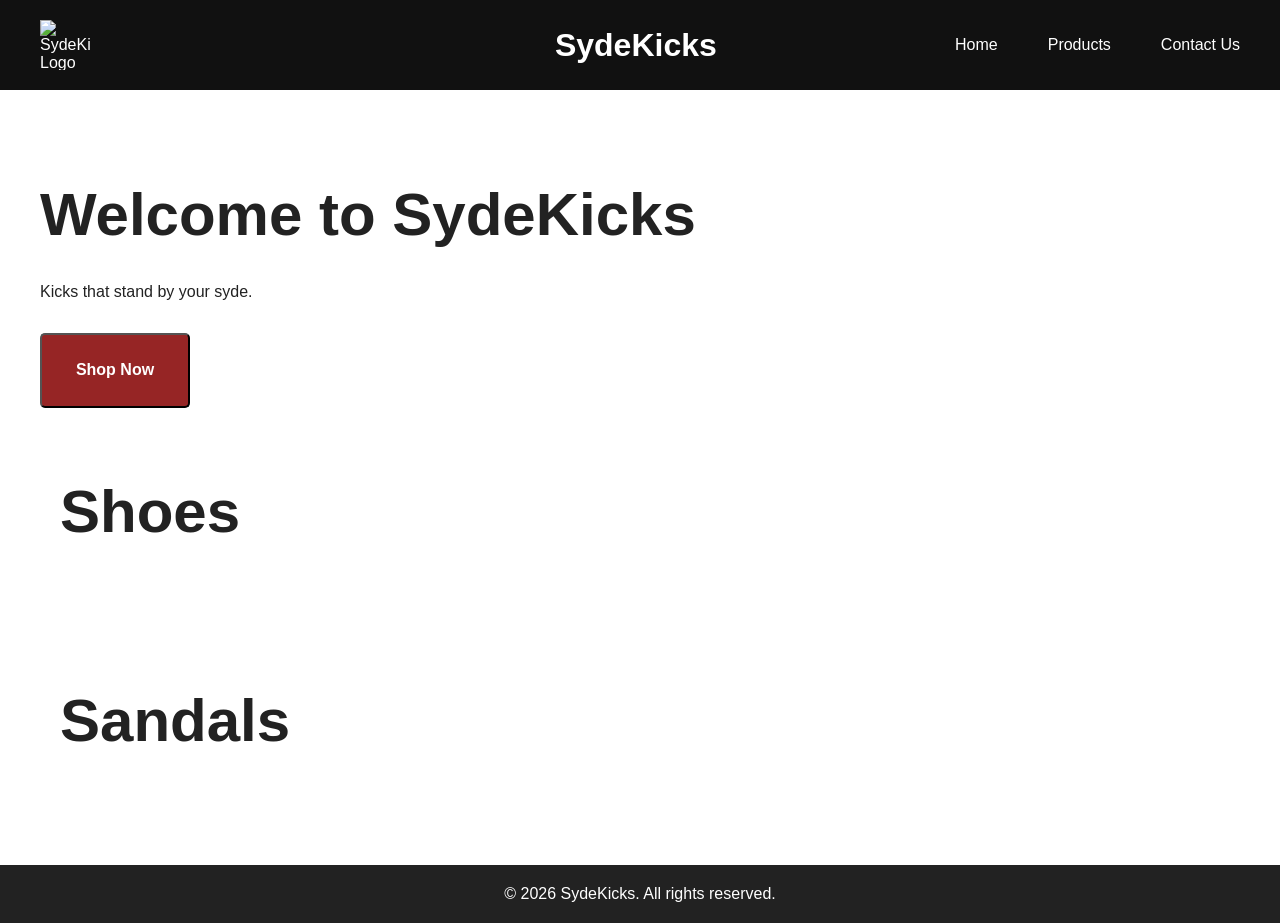
==== finalproject/index.html @ 44e4a0aa "Initial commit" ====
<!DOCTYPE html>
<html lang="en">

<head>
    <meta charset="UTF-8">
    <meta name="viewport" content="width=device-width, initial-scale=1.0">
    <title>SydeKicks</title>

    <link rel="stylesheet" href="style.css">
</head>

<body>
    <header class="top-container">
        <div class="logo">
            <img src="##" alt="SydeKicks Logo">
        </div>
        <h1>SydeKicks</h1>
        <nav>
            <ul>
                <li><a href="index.html">Home</a></li>
                <li><a href="products.html">Products</a></li>
                <li><a href="contact.html">Contact Us</a></li>
            </ul>
        </nav>
    </header>

    <main class="main-container">
        <h2>Welcome to SydeKicks</h2>
        <p>Kicks that stand by your syde.</p>
        <button><a href="products.html">Shop Now</a></button>
        
        <div container class="section-1">
            <h2>Shoes</h2>
        </div>

        <div container class="section-2">
            <h2>Sandals</h2>
    </main>

    <footer>
        &copy; 2026 SydeKicks. All rights reserved.
    </footer>
</body>

</html>
---- finalproject/style.css ----
body {
    margin: 0;
    font-family: Arial, sans-serif;
    background-color: #f7f7f7;
    color: #222;
    min-height: 100vh;
    display: flex;
    flex-direction: column;
}

header {
    background-color: #111;
    color: white;
    padding: 20px 40px;
    display: flex;
    justify-content: space-between;
    align-items: center;
}

h1 {
    display: grid;
    margin: 0px;
    transform: translateX(70%);
}

.logo {
    display: grid;
    align-items: center;
    gap: 12px;
}

.logo img {
    width: 50px;
    height: 50px;
}

nav ul {
    list-style: none;
    display: flex;
    gap: 50px;
    margin: 0;
    padding: 0;
}

nav a {
    color: white;
    text-decoration: none;
}

main {
    flex: 1;
    padding: 40px;
    background-color: white;
}

main h2 {
    font-size: 60px;
}

main p {
    margin-top: 0;
    transform: translateY(-90%);
}

button {
    display:  flex;
    width: 150px;
    height: 75px;
    background-color: #962525;
    border-radius:5px;
    justify-content: center;
    align-items: center;
    text-align: center;
}

button a {
    text-decoration: none;
    color: white;
    font-size: 16px;
    font-weight: bold;
}

.container {
    display: flex;
    justify-content: center;
    align-items: stretch;
    gap: 30px;
    flex-wrap: wrap;
    margin: 0 auto;
}

.section-1,
.section-2 {
    flex: 0 1 280px;
    padding: 20px;
}

footer {
    background-color: #222;
    color: white;
    padding: 20px 40px;
    text-align: center;
}
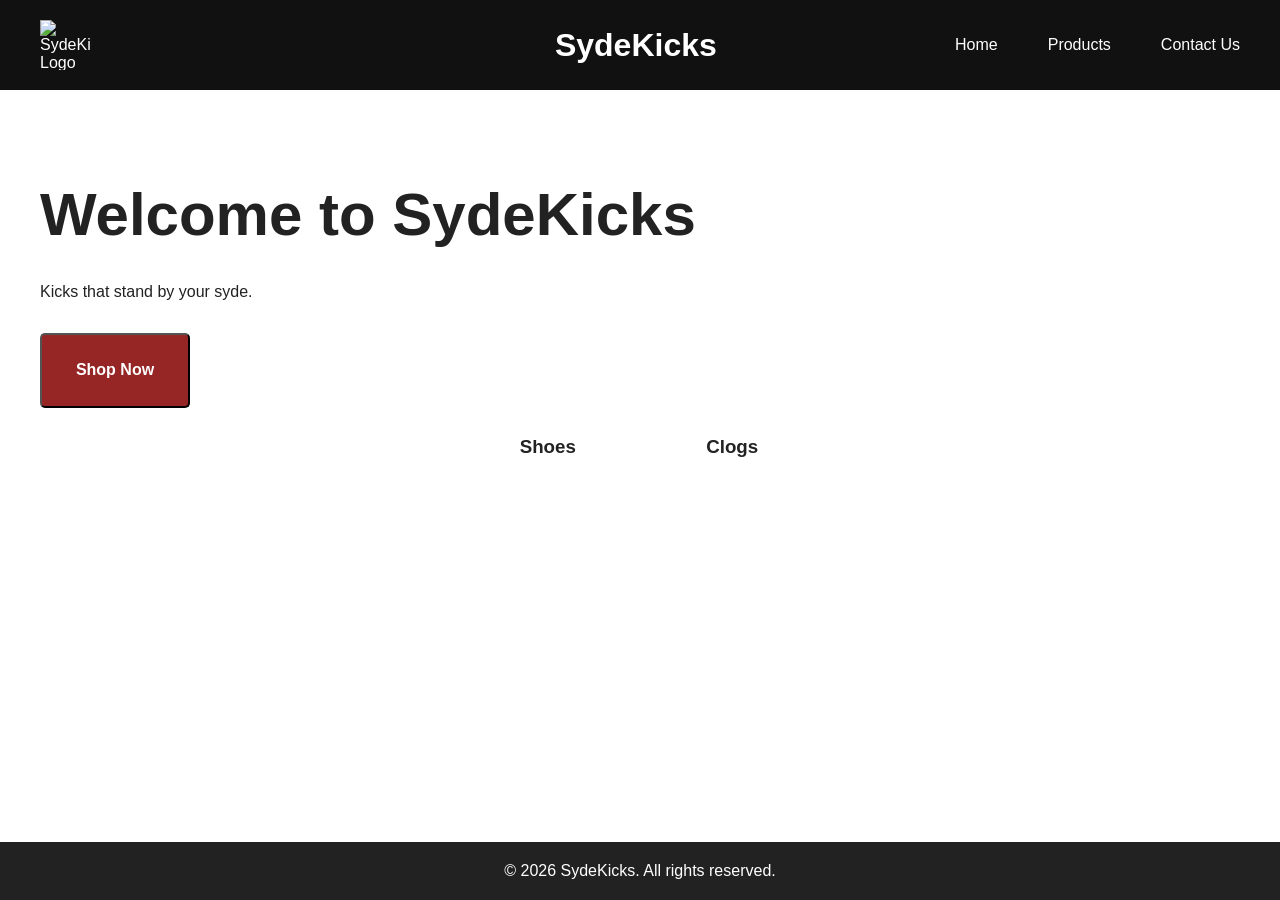
==== commit 70b18126: "Co-authored-by: nokatchi <nokatchi@users.noreply.github.com> Co-authored-by: jicastroo <jicastroo@us" ====
--- a/finalproject/index.html
+++ b/finalproject/index.html
@@ -29,12 +29,15 @@
         <p>Kicks that stand by your syde.</p>
         <button><a href="products.html">Shop Now</a></button>
         
-        <div container class="section-1">
-            <h2>Shoes</h2>
+        <div class="sections-row">
+        <div class="section-1">
+            <h3>Shoes</h3>
         </div>
 
-        <div container class="section-2">
-            <h2>Sandals</h2>
+        <div class="section-2">
+            <h3>Clogs</h3>
+        </div>
+        </div>
     </main>
 
     <footer>
--- a/finalproject/style.css
+++ b/finalproject/style.css
@@ -80,19 +80,16 @@
     font-weight: bold;
 }
 
-.container {
-    display: flex;
-    justify-content: center;
-    align-items: stretch;
-    gap: 30px;
-    flex-wrap: wrap;
-    margin: 0 auto;
+.sections-row { 
+    text-align: center; 
 }
 
-.section-1,
-.section-2 {
-    flex: 0 1 280px;
-    padding: 20px;
+.section-1, .section-2 {
+    display: inline-block;
+    width: 160px;
+    margin: 10px;
+    vertical-align: top;
+    text-align: center;
 }
 
 footer {
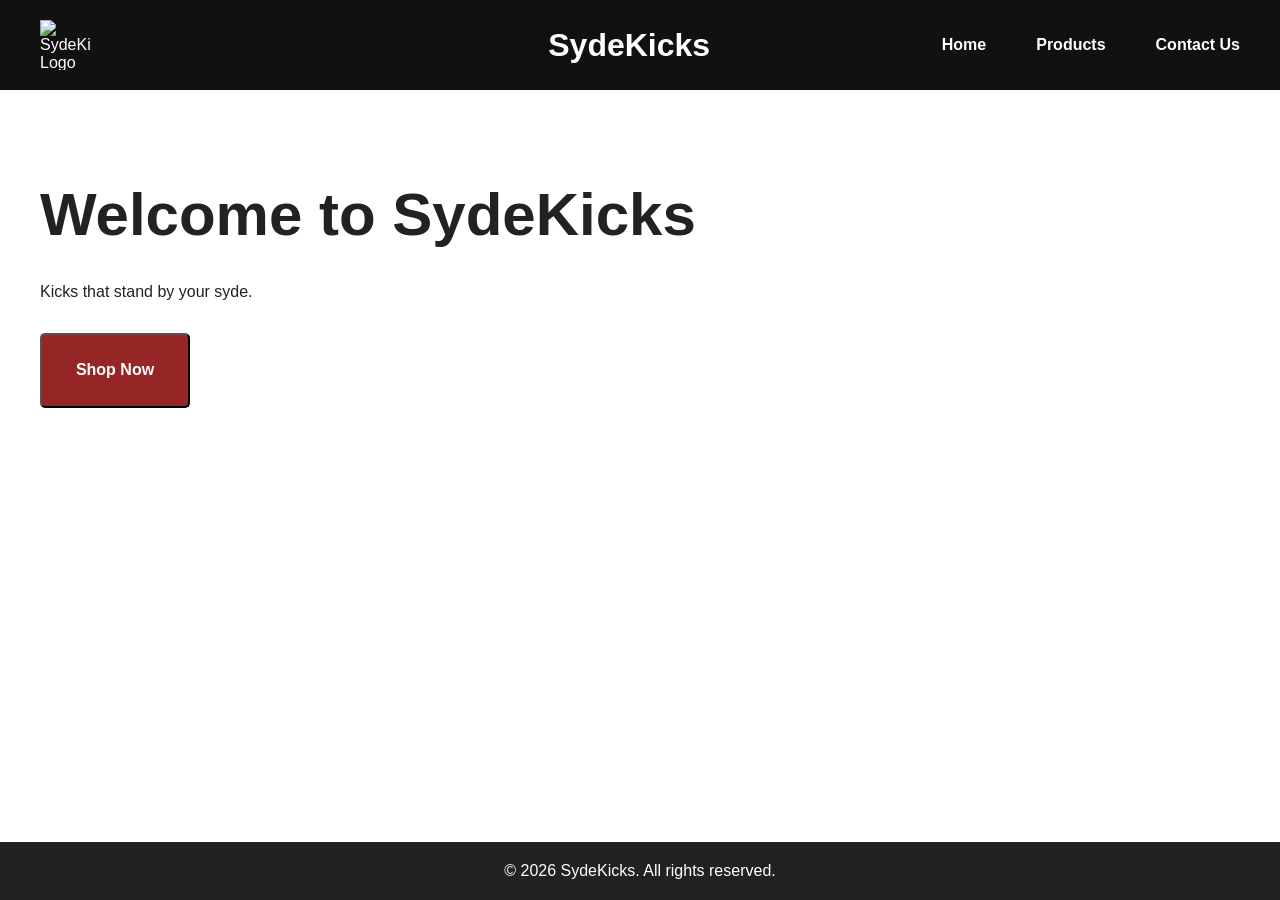
==== commit 49869920: "updated clogs,index,shoes,style" ====
--- a/finalproject/index.html
+++ b/finalproject/index.html
@@ -27,17 +27,7 @@
     <main class="main-container">
         <h2>Welcome to SydeKicks</h2>
         <p>Kicks that stand by your syde.</p>
-        <button><a href="products.html">Shop Now</a></button>
-        
-        <div class="sections-row">
-        <div class="section-1">
-            <h3>Shoes</h3>
-        </div>
-
-        <div class="section-2">
-            <h3>Clogs</h3>
-        </div>
-        </div>
+        <a href="products.html"><button>Shop Now</button></a>
     </main>
 
     <footer>
--- a/finalproject/style.css
+++ b/finalproject/style.css
@@ -71,27 +71,17 @@
     justify-content: center;
     align-items: center;
     text-align: center;
+    color: white;
+    font-size: 16px;
+    font-weight: bold;
 }
 
-button a {
+a {
     text-decoration: none;
     color: white;
     font-size: 16px;
     font-weight: bold;
 }
-
-.sections-row { 
-    text-align: center; 
-}
-
-.section-1, .section-2 {
-    display: inline-block;
-    width: 160px;
-    margin: 10px;
-    vertical-align: top;
-    text-align: center;
-}
-
 footer {
     background-color: #222;
     color: white;
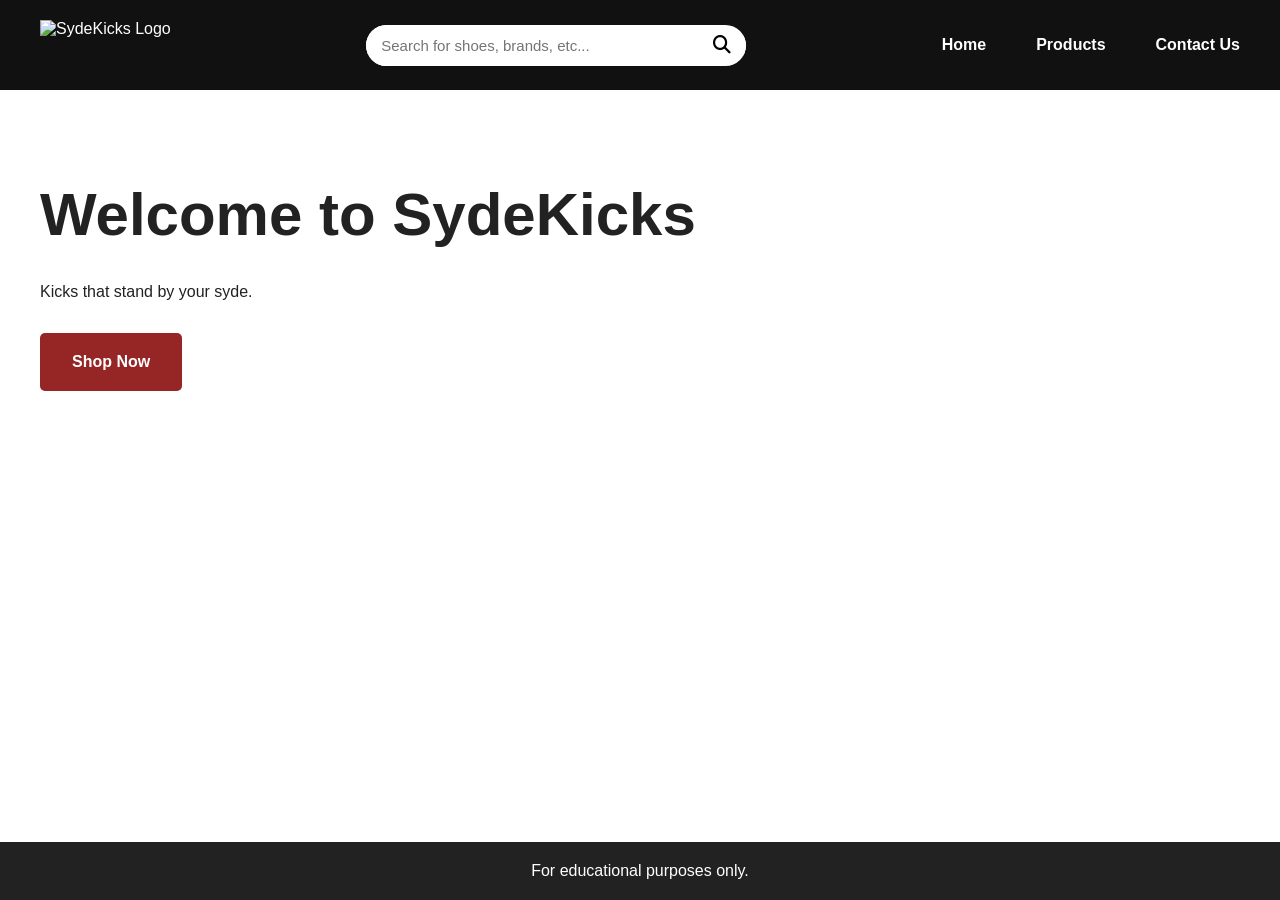
==== commit c018b475: "Added Search bar" ====
--- a/finalproject/index.html
+++ b/finalproject/index.html
@@ -7,6 +7,8 @@
     <title>SydeKicks</title>
 
     <link rel="stylesheet" href="style.css">
+
+    <link rel="stylesheet" href="https://cdnjs.cloudflare.com/ajax/libs/font-awesome/6.7.2/css/all.min.css">
 </head>
 
 <body>
@@ -14,7 +16,13 @@
         <div class="logo">
             <img src="##" alt="SydeKicks Logo">
         </div>
-        <h1>SydeKicks</h1>
+
+        <div class="search-box">
+            <input type="text" placeholder="Search for shoes, brands, etc...">
+            <button type="submit">
+                <i class="fa-solid fa-magnifying-glass"></i>
+            </button>
+        </div>
         <nav>
             <ul>
                 <li><a href="index.html">Home</a></li>
@@ -27,11 +35,11 @@
     <main class="main-container">
         <h2>Welcome to SydeKicks</h2>
         <p>Kicks that stand by your syde.</p>
-        <a href="products.html"><button>Shop Now</button></a>
+        <a class="button" href="products.html">Shop Now</a>
     </main>
 
     <footer>
-        &copy; 2026 SydeKicks. All rights reserved.
+       For educational purposes only.
     </footer>
 </body>
 
--- a/finalproject/style.css
+++ b/finalproject/style.css
@@ -13,14 +13,9 @@
     color: white;
     padding: 20px 40px;
     display: flex;
+    align-items: center;
     justify-content: space-between;
-    align-items: center;
-}
-
-h1 {
-    display: grid;
-    margin: 0px;
-    transform: translateX(70%);
+    gap: 30px;
 }
 
 .logo {
@@ -30,8 +25,33 @@
 }
 
 .logo img {
-    width: 50px;
+    width: auto;
     height: 50px;
+}
+
+.search-box {
+    display: flex;
+    align-items: center;
+    background: white;
+    border-radius: 25px;
+    overflow: hidden;
+    width: 380px;
+}
+
+.search-box input {
+    flex: 1;
+    border: none;
+    outline: none;
+    padding: 12px 15px;
+    font-size: 15px;
+}
+
+.search-box button {
+    border: none;
+    background: white;
+    cursor: pointer;
+    padding: 0 15px;
+    font-size: 18px;
 }
 
 nav ul {
@@ -62,12 +82,11 @@
     transform: translateY(-90%);
 }
 
-button {
-    display:  flex;
-    width: 150px;
-    height: 75px;
+.button {
+    display: inline-flex;
+    padding: 20px 32px;
     background-color: #962525;
-    border-radius:5px;
+    border-radius: 5px;
     justify-content: center;
     align-items: center;
     text-align: center;
@@ -81,10 +100,11 @@
     color: white;
     font-size: 16px;
     font-weight: bold;
+
 }
 footer {
     background-color: #222;
     color: white;
     padding: 20px 40px;
     text-align: center;
-}
+}
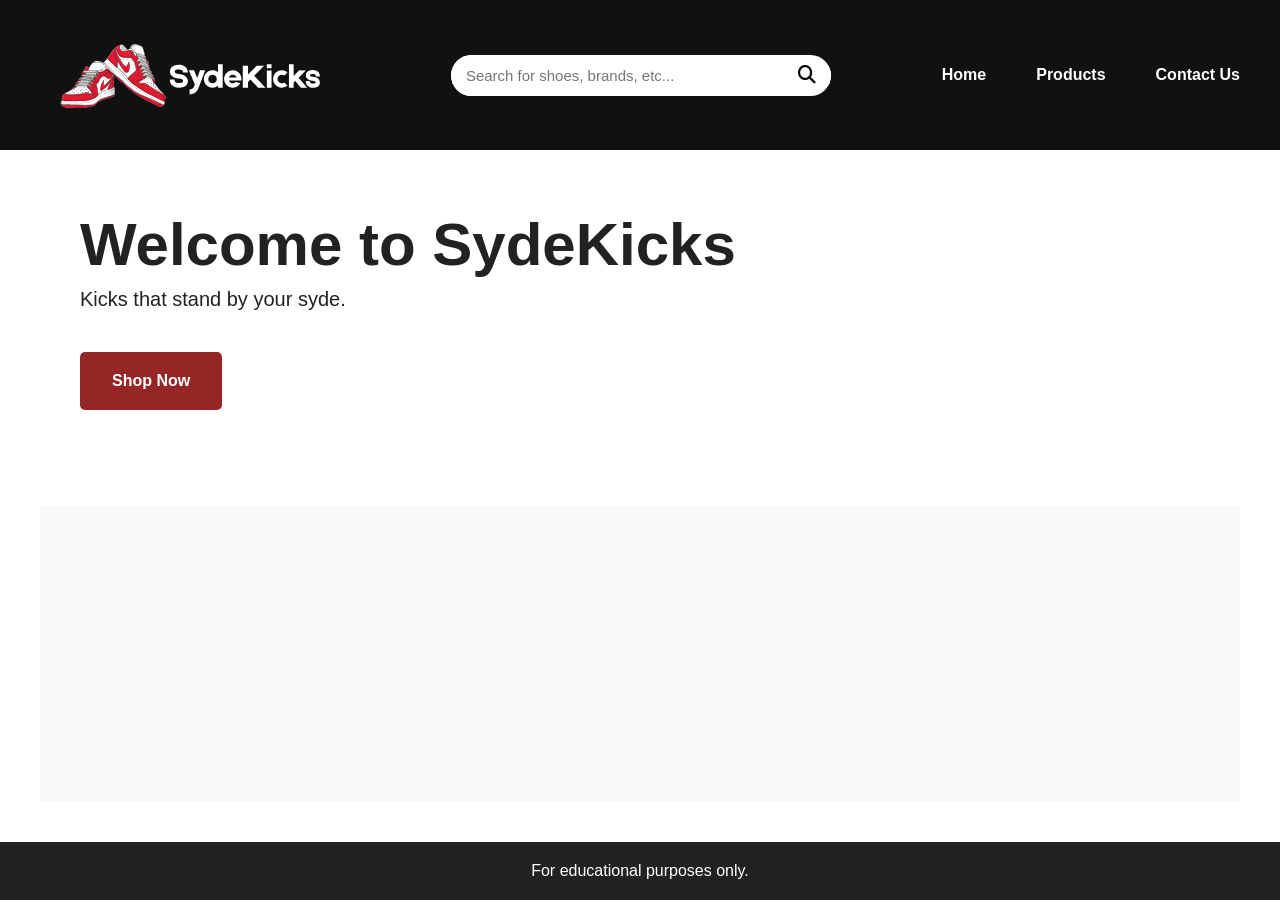
==== commit 64012c67: "logo and product card section added" ====
--- a/finalproject/index.html
+++ b/finalproject/index.html
@@ -14,7 +14,7 @@
 <body>
     <header class="top-container">
         <div class="logo">
-            <img src="##" alt="SydeKicks Logo">
+            <img src="SydeKicks.svg" alt="SydeKicks Logo">
         </div>
 
         <div class="search-box">
@@ -33,9 +33,14 @@
     </header>
 
     <main class="main-container">
-        <h2>Welcome to SydeKicks</h2>
-        <p>Kicks that stand by your syde.</p>
-        <a class="button" href="products.html">Shop Now</a>
+       <section class="welcome-section">
+            <h2>Welcome to SydeKicks</h2>
+            <p>Kicks that stand by your syde.</p>
+            <a class="button" href="products.html">Shop Now</a>
+        </section>
+        <section class="product-cards-section">
+            <!-- Product cards will go here -->
+        </section>
     </main>
 
     <footer>
--- a/finalproject/style.css
+++ b/finalproject/style.css
@@ -11,8 +11,8 @@
 header {
     background-color: #111;
     color: white;
-    padding: 20px 40px;
     display: flex;
+    padding: 0px 40px;
     align-items: center;
     justify-content: space-between;
     gap: 30px;
@@ -26,7 +26,7 @@
 
 .logo img {
     width: auto;
-    height: 50px;
+    height: 150px;
 }
 
 .search-box {
@@ -71,10 +71,31 @@
     flex: 1;
     padding: 40px;
     background-color: white;
+    display: grid;
+    grid-template-rows: 1fr 1fr;
+    gap: 20px;
 }
 
-main h2 {
+.welcome-section {
+    padding: 40px;
+    display: inline-block;
+    flex-direction: column;
+    justify-content: center;
+}
+
+.product-cards-section {
+    padding: 40px;
+    background-color: #fafafa;
+}
+
+.welcome-section h2 {
     font-size: 60px;
+    margin-top:-20px;
+}
+
+.welcome-section p {
+    font-size: 20px;
+    margin-top:-20px;
 }
 
 main p {
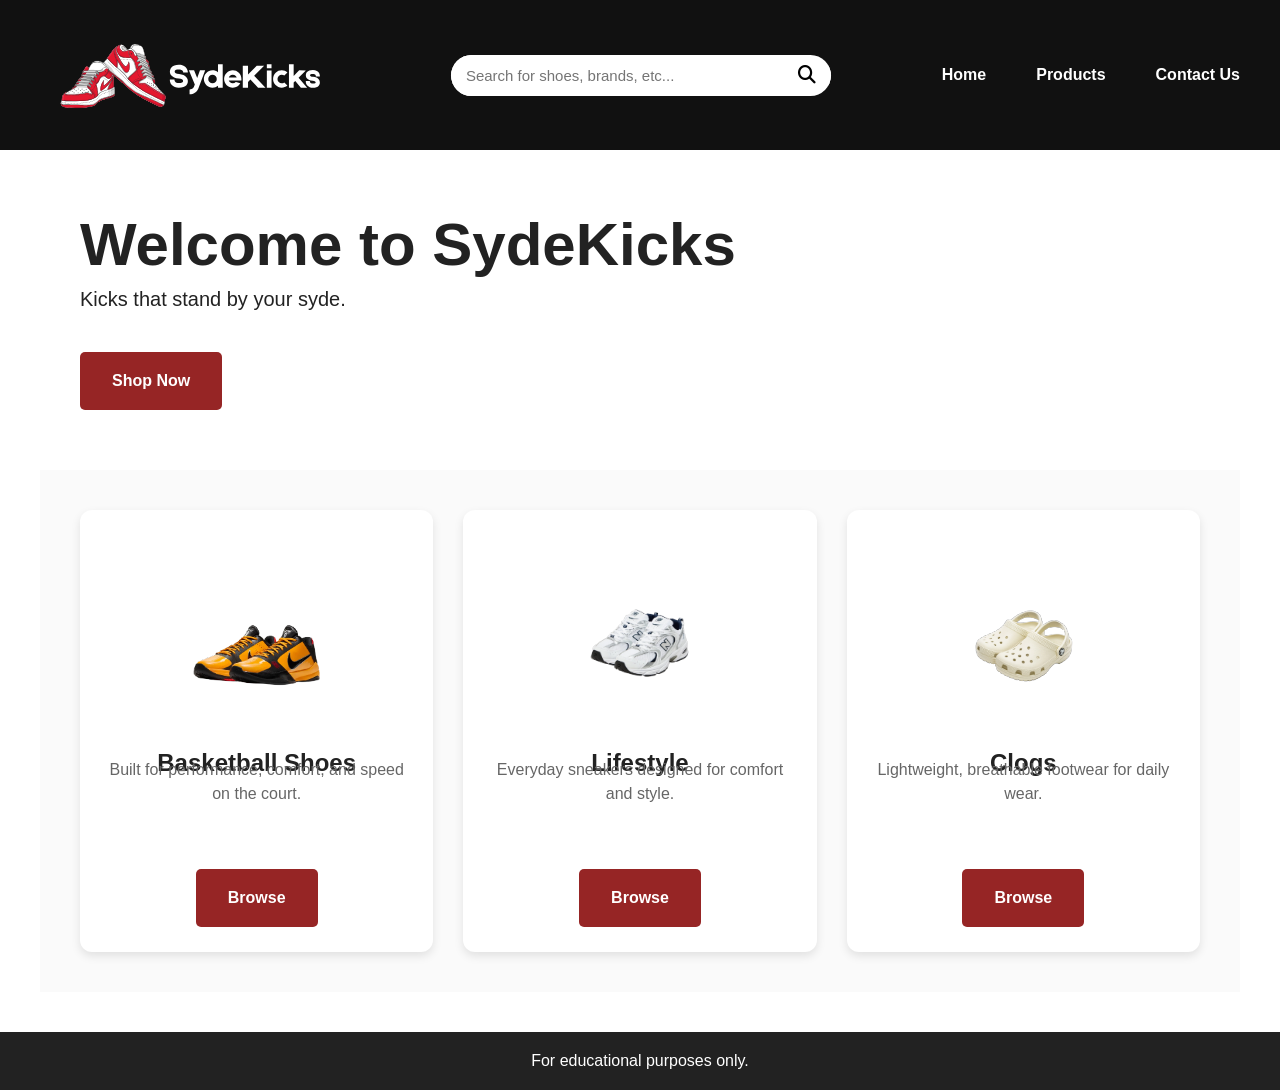
==== commit 20599252: "Added category cards to homepage" ====
--- a/finalproject/index.html
+++ b/finalproject/index.html
@@ -33,18 +33,37 @@
     </header>
 
     <main class="main-container">
-       <section class="welcome-section">
+        <section class="welcome-section">
             <h2>Welcome to SydeKicks</h2>
             <p>Kicks that stand by your syde.</p>
             <a class="button" href="products.html">Shop Now</a>
         </section>
         <section class="product-cards-section">
-            <!-- Product cards will go here -->
+            <div class="product-card">
+                <img src="bball.svg" alt="Basketball Shoes">
+                <h3>Basketball Shoes</h3>
+                <p>Built for performance, comfort, and speed on the court.</p>
+                <a href="products.html" class="button">Browse</a>
+            </div>
+
+            <div class="product-card">
+                <img src="lifestyle.svg" alt="Lifestyle Shoes">
+                <h3>Lifestyle</h3>
+                <p>Everyday sneakers designed for comfort and style.</p>
+                <a href="products.html" class="button">Browse</a>
+            </div>
+
+            <div class="product-card">
+                <img src="clogs.svg" alt="Clogs">
+                <h3>Clogs</h3>
+                <p>Lightweight, breathable footwear for daily wear.</p>
+                <a href="products.html" class="button">Browse</a>
+            </div>
         </section>
     </main>
 
     <footer>
-       For educational purposes only.
+        For educational purposes only.
     </footer>
 </body>
 
--- a/finalproject/style.css
+++ b/finalproject/style.css
@@ -72,7 +72,7 @@
     padding: 40px;
     background-color: white;
     display: grid;
-    grid-template-rows: 1fr 1fr;
+    grid-template-rows: auto 1fr;
     gap: 20px;
 }
 
@@ -84,8 +84,45 @@
 }
 
 .product-cards-section {
+    display: flex;
+    justify-content: space-between;
+    gap: 30px;
     padding: 40px;
     background-color: #fafafa;
+}
+
+.product-card {
+    flex: 1;
+    background: white;
+    border-radius: 12px;
+    padding: 25px;
+    text-align: center;
+    box-shadow: 0 4px 10px rgba(0,0,0,0.1);
+    transition: 0.3s;
+}
+
+.product-card:hover {
+    transform: translateY(-8px);
+    box-shadow: 0 8px 20px rgba(0,0,0,0.15);
+}
+
+.product-card img {
+    width: 100%;
+    height: 220px;
+    object-fit: contain;
+    margin-bottom: -20px;
+}
+
+.product-card h3 {
+    margin-top: 10px;
+    font-size: 24px;
+}
+
+.product-card p {
+    color: #666;
+    font-size: 16px;
+    line-height: 1.5;
+    margin-bottom: 20px;
 }
 
 .welcome-section h2 {
